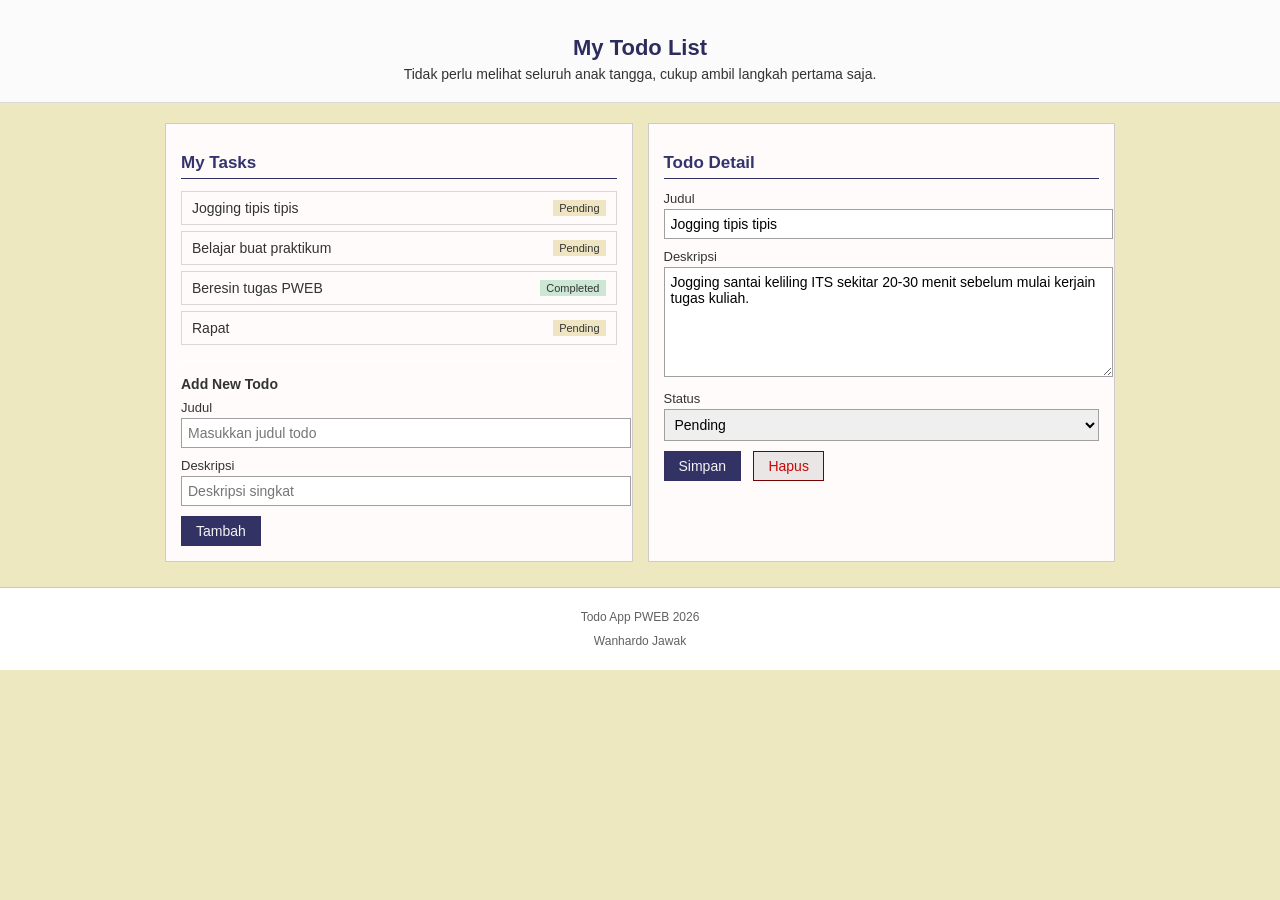
==== index.html @ 7317757f "Add assets, readme, html and css file" ====
<!DOCTYPE html>
<html lang="id">
<head>
  <meta charset="UTF-8">
  <meta name="viewport" content="width=device-width, initial-scale=1.0">
  <title>My Todo List</title>
  <link rel="stylesheet" href="style.css">
</head>
<body>
  <header class="site-header">
    <h1>My Todo List</h1>
    <p>Tidak perlu melihat seluruh anak tangga, cukup ambil langkah pertama saja.</p>
  </header>

  <main class="main-content">
    <section class="panel panel-list">
      <h2>My Tasks</h2>
      <ul class="todo-list">
        <li class="todo-item">
          <div class="todo-info">
            <span class="todo-judul">Jogging tipis tipis</span>
            <span class="status status-pending">Pending</span>
          </div>
        </li>

        <li class="todo-item">
          <div class="todo-info">
            <span class="todo-judul">Belajar buat praktikum</span>
            <span class="status status-pending">Pending</span>
          </div>
        </li>

        <li class="todo-item">
          <div class="todo-info">
            <span class="todo-judul">Beresin tugas PWEB</span>
            <span class="status status-completed">Completed</span>
          </div>
        </li>

        <li class="todo-item">
          <div class="todo-info">
            <span class="todo-judul">Rapat</span>
            <span class="status status-pending">Pending</span>
          </div>
        </li>
      </ul>
      <hr>
      <div class="new-todo-form">
        <h3>Add New Todo</h3>
        <form action="#">
          <div class="form-group">
            <label for="new-judul">Judul</label>
            <input type="text" id="new-judul" name="new-judul" placeholder="Masukkan judul todo">
          </div>

          <div class="form-group">
            <label for="new-deskripsi">Deskripsi</label>
            <input type="text" id="new-deskripsi" name="new-deskripsi" placeholder="Deskripsi singkat">
          </div>

          <button type="submit" class="btn btn-utama">Tambah</button>
        </form>
      </div>
    </section>

    <aside class="panel panel-detail">
      <h2>Todo Detail</h2>
      <form action="#" class="detail-form">
        <div class="form-group">
          <label for="detail-judul">Judul</label>
          <input type="text" id="detail-judul" name="detail-judul" value="Jogging tipis tipis">
        </div>

        <div class="form-group">
          <label for="detail-deskripsi">Deskripsi</label>
          <textarea id="detail-deskripsi" name="detail-deskripsi" rows="6">Jogging santai keliling ITS sekitar 20-30 menit sebelum mulai kerjain tugas kuliah.</textarea>
        </div>

        <div class="form-group">
          <label for="detail-status">Status</label>
          <select id="detail-status" name="detail-status">
            <option value="pending" selected>Pending</option>
            <option value="completed">Completed</option>
          </select>
        </div>

        <div class="form-kirim">
          <button type="submit" class="btn btn-utama">Simpan</button>
          <button type="button" class="btn btn-hapus">Hapus</button>
        </div>
      </form>
    </aside>
  </main>
  <footer class="site-footer">
    <p>Todo App PWEB 2026</p>
    <p>Wanhardo Jawak</p>
  </footer>
</body>
</html>
---- style.css ----
body{
  margin: 0;
  padding: 0;
  font-family: Arial, sans-serif;
  background-color: #ede8bf;
  color: #333;
}

.site-header{
  background-color: #fcfbfb;
  border-bottom: 1px solid #dbd9d9;
  padding: 20px;
  text-align: center;
}

.site-header h1{
  font-size: 22px;
  color: #2d2d5d;
  margin-bottom: 5px;
}

.site-header p{
  font-size: 14px;
  margin: 0;
}

.main-content{
  display: flex;
  max-width: 950px;
  margin: 20px auto;
  padding: 0 15px;
}

.panel{
  background-color: #fffbfb;
  border: 1px solid #d0cbcb;
  padding: 15px;
}

.panel-list{
  flex: 1;
  margin-right: 15px;
}

.panel-detail{
  flex: 1;
}

.panel h2{
  font-size: 17px;
  color: #34346d;
  border-bottom: 1px solid #303060;
  padding-bottom: 5px;
  margin-bottom: 12px;
}

.panel h3{
  font-size: 14px;
  margin: 0 0 8px 0;
}

.todo-list{
  list-style: none;
  margin: 0 0 15px 0;
  padding: 0;
}

.todo-item{
  border: 1px solid #dad7d7;
  padding: 8px 10px;
  margin-bottom: 6px;
}

.todo-info{
  display: flex;
  justify-content: space-between;
}

.todo-judul{
  font-size: 14px;
}

.status{
  font-size: 11px;
  padding: 2px 6px;
}

.status-pending{
  background-color: #f0e5c2;
}

.status-completed{
  background-color: #cce7d3;
}

hr{
  border: 0;
  border-top: 1px solid #fffdfd;
  margin: 15px 0;
}

.form-group{
  margin-bottom: 10px;
}

.form-group label{
  display: block;
  font-size: 13px;
  margin-bottom: 3px;
}

.form-group input[type="text"],
.form-group textarea,
.form-group select{
  width: 100%;
  padding: 6px;
  font-size: 14px;
  font-family: Arial, sans-serif;
  border: 1px solid #a19f9f;
}

.form-group textarea{
  resize: vertical;
}

.form-kirim {
  margin-top: 10px;
}
.btn{
  padding: 6px 14px;
  font-size: 14px;
  border: 1px solid #969494;
  cursor: pointer;
  background-color: #eeeaea;
}

.btn-utama{
  background-color: #323265;
  color: #f5f3f3;
  border-color: #303063;
  margin-right: 8px;
}

.btn-hapus{
  background-color: #eae6e6;
  color: #c50909;
  border-color: #770101;
}

.site-footer{
  text-align: center;
  padding: 12px;
  border-top: 1px solid #c8c6c6;
  background-color: #ffffff;
  font-size: 12px;
  color: #626161;
  margin-top: 25px;
}

.site-footer p{
  margin: 10px 0;
}

@media (max-width: 768px){
  .main-content {
    flex-direction: column;
  }
  .panel-list {
    margin-right: 0;
    margin-bottom: 15px;
  }
}
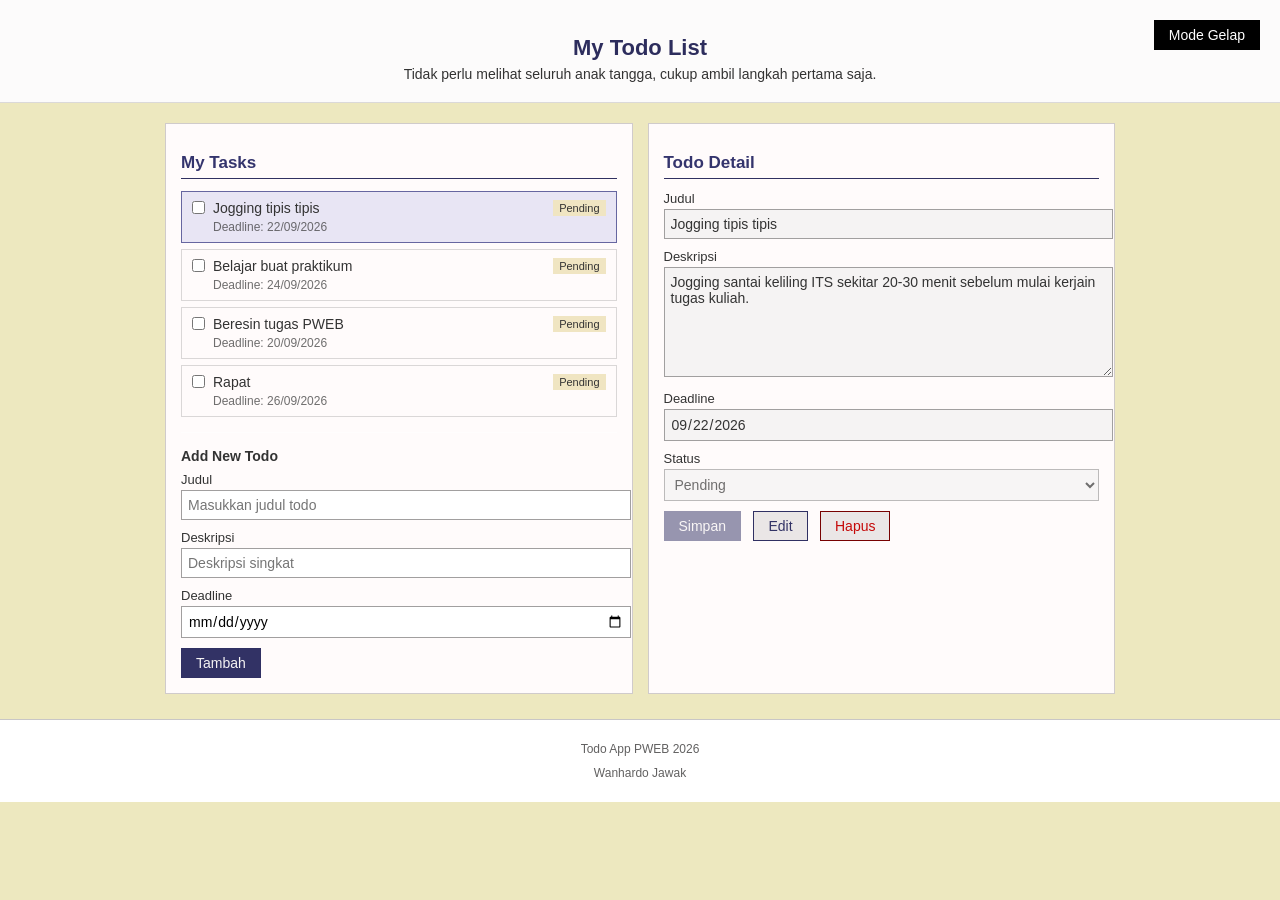
==== commit 0f711ff2: "Completed Task E02a" ====
--- a/index.html
+++ b/index.html
@@ -10,39 +10,15 @@
   <header class="site-header">
     <h1>My Todo List</h1>
     <p>Tidak perlu melihat seluruh anak tangga, cukup ambil langkah pertama saja.</p>
+    <button type="button" class="btn btn-tema">Mode Gelap</button>
   </header>
 
   <main class="main-content">
+
     <section class="panel panel-list">
       <h2>My Tasks</h2>
+
       <ul class="todo-list">
-        <li class="todo-item">
-          <div class="todo-info">
-            <span class="todo-judul">Jogging tipis tipis</span>
-            <span class="status status-pending">Pending</span>
-          </div>
-        </li>
-
-        <li class="todo-item">
-          <div class="todo-info">
-            <span class="todo-judul">Belajar buat praktikum</span>
-            <span class="status status-pending">Pending</span>
-          </div>
-        </li>
-
-        <li class="todo-item">
-          <div class="todo-info">
-            <span class="todo-judul">Beresin tugas PWEB</span>
-            <span class="status status-completed">Completed</span>
-          </div>
-        </li>
-
-        <li class="todo-item">
-          <div class="todo-info">
-            <span class="todo-judul">Rapat</span>
-            <span class="status status-pending">Pending</span>
-          </div>
-        </li>
       </ul>
       <hr>
       <div class="new-todo-form">
@@ -58,6 +34,11 @@
             <input type="text" id="new-deskripsi" name="new-deskripsi" placeholder="Deskripsi singkat">
           </div>
 
+          <div class="form-group">
+            <label for="new-deadline">Deadline</label>
+            <input type="date" id="new-deadline" name="new-deadline">
+          </div>
+
           <button type="submit" class="btn btn-utama">Tambah</button>
         </form>
       </div>
@@ -65,6 +46,7 @@
 
     <aside class="panel panel-detail">
       <h2>Todo Detail</h2>
+
       <form action="#" class="detail-form">
         <div class="form-group">
           <label for="detail-judul">Judul</label>
@@ -77,6 +59,11 @@
         </div>
 
         <div class="form-group">
+          <label for="detail-deadline">Deadline</label>
+          <input type="date" id="detail-deadline" name="detail-deadline" value="2026-09-22">
+        </div>
+
+        <div class="form-group">
           <label for="detail-status">Status</label>
           <select id="detail-status" name="detail-status">
             <option value="pending" selected>Pending</option>
@@ -84,8 +71,9 @@
           </select>
         </div>
 
-        <div class="form-kirim">
+        <div class="form-actions">
           <button type="submit" class="btn btn-utama">Simpan</button>
+          <button type="button" class="btn btn-edit">Edit</button>
           <button type="button" class="btn btn-hapus">Hapus</button>
         </div>
       </form>
@@ -95,5 +83,6 @@
     <p>Todo App PWEB 2026</p>
     <p>Wanhardo Jawak</p>
   </footer>
+  <script src="script.js"></script>
 </body>
-</html>
+</html>
--- a/style.css
+++ b/style.css
@@ -11,6 +11,7 @@
   border-bottom: 1px solid #dbd9d9;
   padding: 20px;
   text-align: center;
+  position: relative;
 }
 
 .site-header h1{
@@ -69,15 +70,22 @@
   border: 1px solid #dad7d7;
   padding: 8px 10px;
   margin-bottom: 6px;
+  cursor: pointer;
 }
 
 .todo-info{
   display: flex;
   justify-content: space-between;
+  align-items: center;
+}
+
+.todo-info input{
+  margin: 0 8px 0 0;
 }
 
 .todo-judul{
   font-size: 14px;
+  flex: 1;
 }
 
 .status{
@@ -110,6 +118,7 @@
 }
 
 .form-group input[type="text"],
+.form-group input[type="date"],
 .form-group textarea,
 .form-group select{
   width: 100%;
@@ -123,9 +132,10 @@
   resize: vertical;
 }
 
-.form-kirim {
+.form-actions{
   margin-top: 10px;
 }
+
 .btn{
   padding: 6px 14px;
   font-size: 14px;
@@ -137,6 +147,13 @@
 .btn-utama{
   background-color: #323265;
   color: #f5f3f3;
+  border-color: #303063;
+  margin-right: 8px;
+}
+
+.btn-edit{
+  background-color: #eae6e6;
+  color: #323265;
   border-color: #303063;
   margin-right: 8px;
 }
@@ -161,12 +178,136 @@
   margin: 10px 0;
 }
 
+.btn-tema{
+  position: absolute;
+  top: 20px;
+  right: 20px;
+  background-color: #000;
+  color: #fff;
+  border-color: #000;
+}
+
 @media (max-width: 768px){
-  .main-content {
+  .main-content{
     flex-direction: column;
   }
-  .panel-list {
+  .panel-list{
     margin-right: 0;
     margin-bottom: 15px;
   }
+  .btn-tema{
+    position: static;
+    margin-top: 10px;
+  }
+}
+
+.todo-item.aktif{
+  border-color: #6666a0;
+  background-color: rgba(100, 100, 200, 0.15);
+}
+
+.todo-judul.selesai{
+  text-decoration: line-through;
+  opacity: 0.6;
+}
+
+.todo-deadline{
+  font-size: 12px;
+  margin: 4px 0 0 21px;
+  opacity: 0.7;
+}
+
+.btn:disabled{
+  opacity: 0.5;
+  cursor: not-allowed;
+}
+
+/*dark mode*/
+input:disabled,
+textarea:disabled,
+select:disabled{
+  color: #333;
+  background-color: #f5f3f3;
+}
+
+body.dark{
+  background-color: #1e1e2e;
+  color: #e0e0e0;
+  color-scheme: dark;
+}
+
+body.dark .site-header,
+body.dark .site-footer,
+body.dark .panel{
+  background-color: #2a2a3c;
+  border-color: #444;
+  color: #ddd;
+}
+
+body.dark .site-header h1,
+body.dark .panel h2{
+  color: #b8b8ff;
+}
+
+body.dark .panel h2{
+  border-color: #6666a0;
+}
+
+body.dark .todo-item{
+  border-color: #444;
+}
+
+body.dark .todo-item.aktif{
+  border-color: #8888d0;
+}
+
+body.dark .status-pending{
+  background-color: #6b5a25;
+}
+
+body.dark .status-completed{
+  background-color: #2f5c3d;
+}
+
+body.dark .form-group input[type="text"],
+body.dark .form-group input[type="date"],
+body.dark .form-group textarea,
+body.dark .form-group select{
+  background-color: #1e1e2e;
+  color: #e0e0e0;
+  border-color: #666;
+}
+
+body.dark .form-group input:disabled,
+body.dark .form-group textarea:disabled,
+body.dark .form-group select:disabled{
+  background-color: #2a2a3c;
+}
+
+body.dark .btn{
+  background-color: #3a3a4c;
+  color: #e0e0e0;
+  border-color: #666;
+}
+
+body.dark .btn-utama{
+  background-color: #5555a0;
+  color: #fff;
+  border-color: #7777c0;
+}
+
+body.dark .btn-edit{
+  color: #b8b8ff;
+  border-color: #7777c0;
+}
+
+body.dark .btn-hapus{
+  color: #ff8a8a;
+  border-color: #a04444;
+}
+
+body.dark .btn-tema{
+  background-color: #fff;
+  color: #000;
+  border-color: #fff;
 }
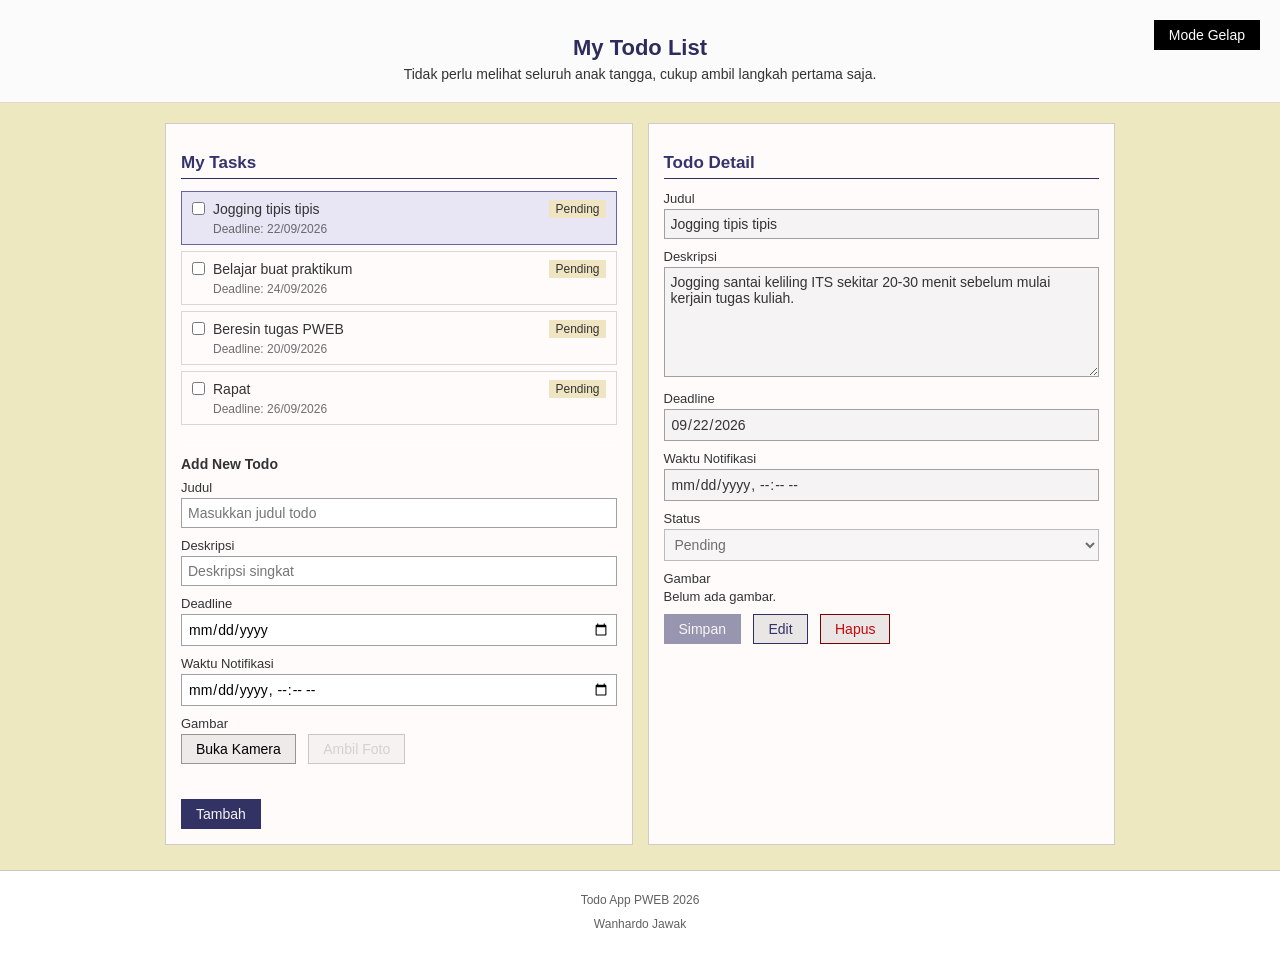
==== commit 9f5c3bd7: "Completed E03" ====
--- a/index.html
+++ b/index.html
@@ -7,16 +7,18 @@
   <link rel="stylesheet" href="style.css">
 </head>
 <body>
+  <a href="#main-content" class="skip-link">Lewati ke konten utama</a>
+
   <header class="site-header">
     <h1>My Todo List</h1>
     <p>Tidak perlu melihat seluruh anak tangga, cukup ambil langkah pertama saja.</p>
     <button type="button" class="btn btn-tema">Mode Gelap</button>
   </header>
 
-  <main class="main-content">
+  <main class="main-content" id="main-content" tabindex="-1">
 
-    <section class="panel panel-list">
-      <h2>My Tasks</h2>
+    <section class="panel panel-list" aria-labelledby="judul-list">
+      <h2 id="judul-list">My Tasks</h2>
 
       <ul class="todo-list">
       </ul>
@@ -26,7 +28,7 @@
         <form action="#">
           <div class="form-group">
             <label for="new-judul">Judul</label>
-            <input type="text" id="new-judul" name="new-judul" placeholder="Masukkan judul todo">
+            <input type="text" id="new-judul" name="new-judul" placeholder="Masukkan judul todo" aria-required="true">
           </div>
 
           <div class="form-group">
@@ -39,18 +41,34 @@
             <input type="date" id="new-deadline" name="new-deadline">
           </div>
 
+          <div class="form-group">
+            <label for="new-notifikasi">Waktu Notifikasi</label>
+            <input type="datetime-local" id="new-notifikasi" name="new-notifikasi">
+          </div>
+
+          <div class="form-group" role="group" aria-labelledby="label-gambar">
+            <span class="label-teks" id="label-gambar">Gambar</span>
+            <video id="kamera-video" class="gambar-todo" autoplay playsinline muted hidden aria-label="Tampilan kamera"></video>
+            <canvas id="kamera-canvas" hidden></canvas>
+            <img id="preview-gambar" class="gambar-todo" alt="Pratinjau foto todo" hidden>
+            <button type="button" class="btn btn-kamera" id="btn-kamera">Buka Kamera</button>
+            <button type="button" class="btn btn-kamera" id="btn-foto" disabled>Ambil Foto</button>
+          </div>
+
+          <p class="pesan" id="pesan" role="status"></p>
+
           <button type="submit" class="btn btn-utama">Tambah</button>
         </form>
       </div>
     </section>
 
-    <aside class="panel panel-detail">
-      <h2>Todo Detail</h2>
+    <aside class="panel panel-detail" aria-labelledby="judul-detail">
+      <h2 id="judul-detail">Todo Detail</h2>
 
       <form action="#" class="detail-form">
         <div class="form-group">
           <label for="detail-judul">Judul</label>
-          <input type="text" id="detail-judul" name="detail-judul" value="Jogging tipis tipis">
+          <input type="text" id="detail-judul" name="detail-judul" value="Jogging tipis tipis" aria-required="true">
         </div>
 
         <div class="form-group">
@@ -64,11 +82,22 @@
         </div>
 
         <div class="form-group">
+          <label for="detail-notifikasi">Waktu Notifikasi</label>
+          <input type="datetime-local" id="detail-notifikasi" name="detail-notifikasi">
+        </div>
+
+        <div class="form-group">
           <label for="detail-status">Status</label>
           <select id="detail-status" name="detail-status">
             <option value="pending" selected>Pending</option>
             <option value="completed">Completed</option>
           </select>
+        </div>
+
+        <div class="form-group">
+          <span class="label-teks">Gambar</span>
+          <img id="detail-gambar" class="gambar-todo" alt="" hidden>
+          <p class="teks-kecil" id="detail-gambar-kosong">Belum ada gambar.</p>
         </div>
 
         <div class="form-actions">
--- a/style.css
+++ b/style.css
@@ -6,6 +6,29 @@
   color: #333;
 }
 
+[hidden]{
+  display: none !important;
+}
+
+.skip-link{
+  position: absolute;
+  left: -9999px;
+  top: 0;
+  background-color: #323265;
+  color: #fff;
+  padding: 8px 12px;
+  z-index: 10;
+}
+
+.skip-link:focus{
+  left: 0;
+}
+
+:focus-visible{
+  outline: 3px solid #1a5fd0;
+  outline-offset: 2px;
+}
+
 .site-header{
   background-color: #fcfbfb;
   border-bottom: 1px solid #dbd9d9;
@@ -15,13 +38,13 @@
 }
 
 .site-header h1{
-  font-size: 22px;
+  font-size: 1.375rem;
   color: #2d2d5d;
   margin-bottom: 5px;
 }
 
 .site-header p{
-  font-size: 14px;
+  font-size: 0.875rem;
   margin: 0;
 }
 
@@ -48,7 +71,7 @@
 }
 
 .panel h2{
-  font-size: 17px;
+  font-size: 1.0625rem;
   color: #34346d;
   border-bottom: 1px solid #303060;
   padding-bottom: 5px;
@@ -56,7 +79,7 @@
 }
 
 .panel h3{
-  font-size: 14px;
+  font-size: 0.875rem;
   margin: 0 0 8px 0;
 }
 
@@ -84,12 +107,12 @@
 }
 
 .todo-judul{
-  font-size: 14px;
+  font-size: 0.875rem;
   flex: 1;
 }
 
 .status{
-  font-size: 11px;
+  font-size: 0.75rem;
   padding: 2px 6px;
 }
 
@@ -111,34 +134,59 @@
   margin-bottom: 10px;
 }
 
-.form-group label{
+.form-group label,
+.label-teks{
   display: block;
-  font-size: 13px;
+  font-size: 0.8125rem;
   margin-bottom: 3px;
 }
 
 .form-group input[type="text"],
 .form-group input[type="date"],
+.form-group input[type="datetime-local"],
 .form-group textarea,
 .form-group select{
   width: 100%;
   padding: 6px;
-  font-size: 14px;
+  font-size: 0.875rem;
   font-family: Arial, sans-serif;
   border: 1px solid #a19f9f;
+  box-sizing: border-box;
 }
 
 .form-group textarea{
   resize: vertical;
 }
 
+.gambar-todo{
+  display: block;
+  max-width: 100%;
+  margin-bottom: 8px;
+  border: 1px solid #a19f9f;
+}
+
+.btn-kamera{
+  margin-right: 8px;
+}
+
+.teks-kecil{
+  font-size: 0.8125rem;
+  margin: 0;
+}
+
+.pesan{
+  font-size: 0.8125rem;
+  min-height: 1.2em;
+  margin: 0 0 10px 0;
+}
+
 .form-actions{
   margin-top: 10px;
 }
 
 .btn{
   padding: 6px 14px;
-  font-size: 14px;
+  font-size: 0.875rem;
   border: 1px solid #969494;
   cursor: pointer;
   background-color: #eeeaea;
@@ -169,7 +217,7 @@
   padding: 12px;
   border-top: 1px solid #c8c6c6;
   background-color: #ffffff;
-  font-size: 12px;
+  font-size: 0.75rem;
   color: #626161;
   margin-top: 25px;
 }
@@ -208,11 +256,11 @@
 
 .todo-judul.selesai{
   text-decoration: line-through;
-  opacity: 0.6;
+  opacity: 0.75;
 }
 
 .todo-deadline{
-  font-size: 12px;
+  font-size: 0.75rem;
   margin: 4px 0 0 21px;
   opacity: 0.7;
 }
@@ -236,6 +284,10 @@
   color-scheme: dark;
 }
 
+body.dark :focus-visible{
+  outline-color: #ffd166;
+}
+
 body.dark .site-header,
 body.dark .site-footer,
 body.dark .panel{
@@ -271,6 +323,7 @@
 
 body.dark .form-group input[type="text"],
 body.dark .form-group input[type="date"],
+body.dark .form-group input[type="datetime-local"],
 body.dark .form-group textarea,
 body.dark .form-group select{
   background-color: #1e1e2e;
@@ -284,6 +337,10 @@
   background-color: #2a2a3c;
 }
 
+body.dark .gambar-todo{
+  border-color: #666;
+}
+
 body.dark .btn{
   background-color: #3a3a4c;
   color: #e0e0e0;
